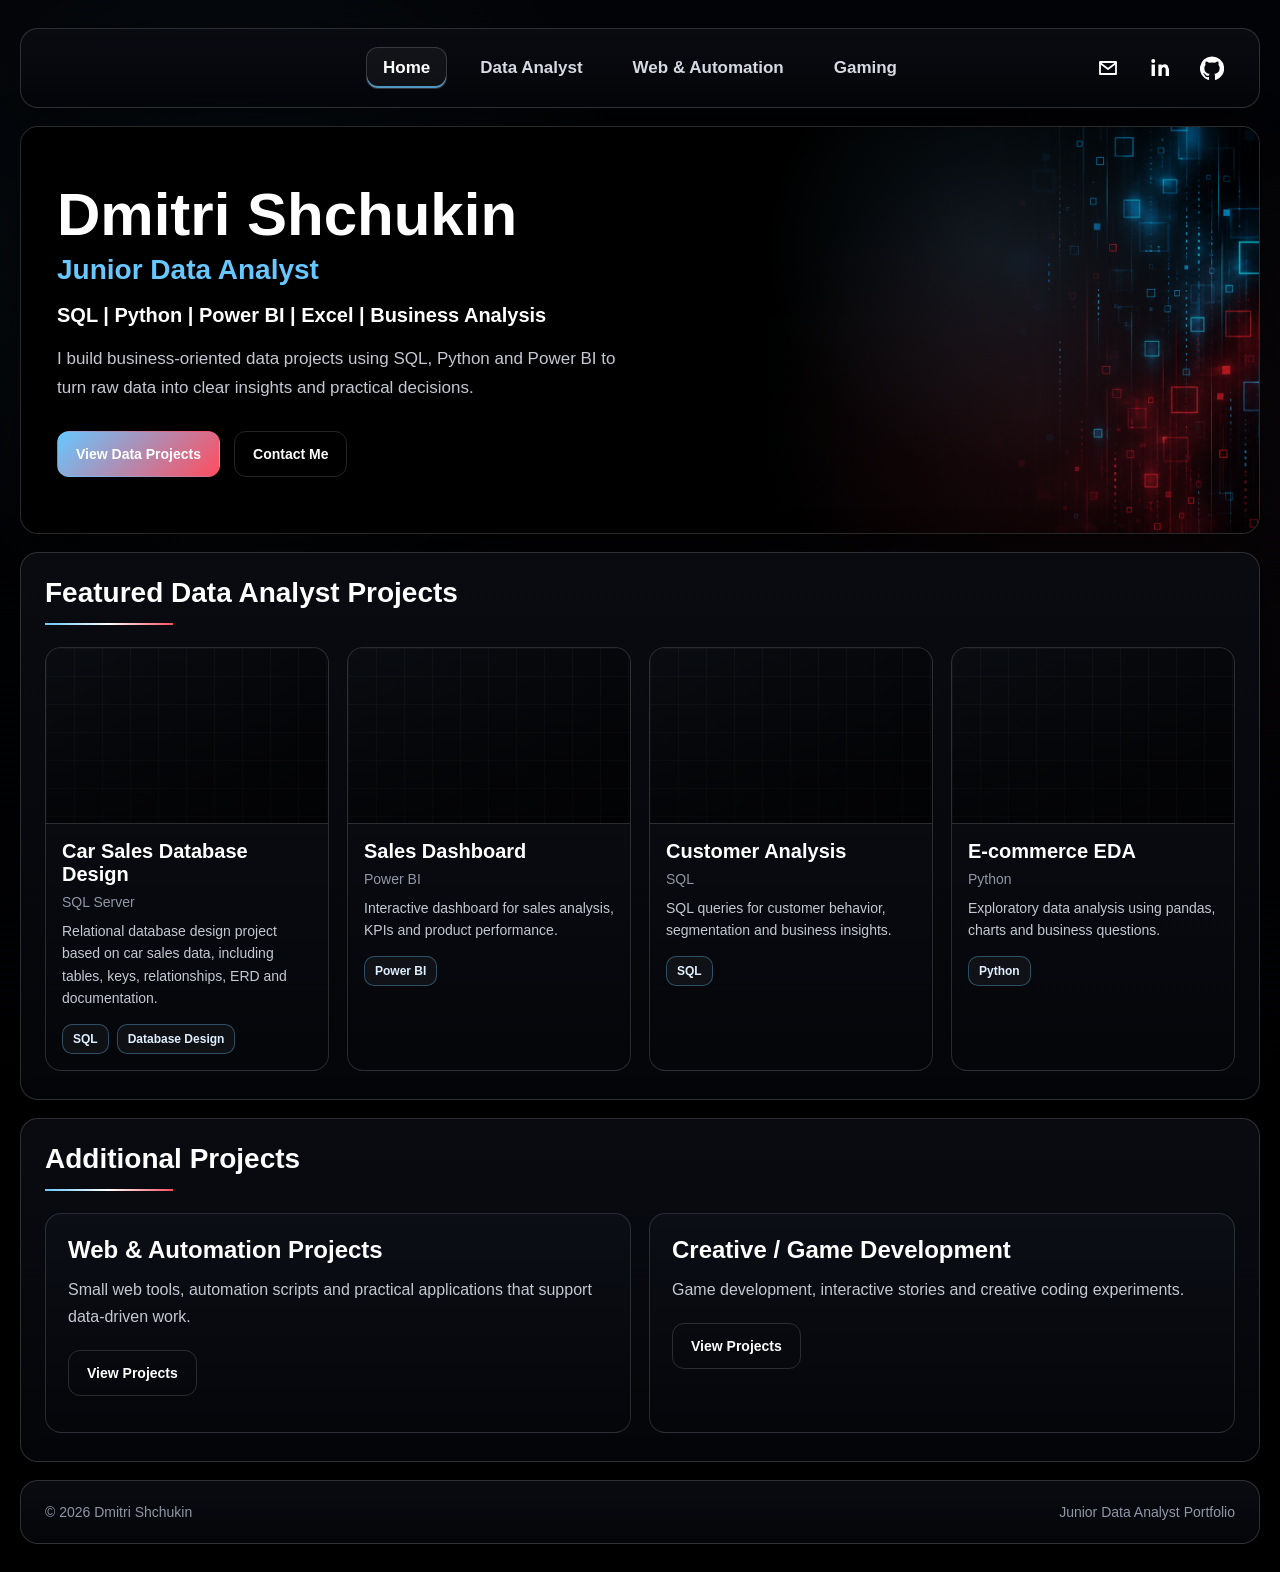
==== index.html @ 664bffb5 "Update index.html" ====
<!DOCTYPE html>
<html lang="en">
<head>
  <meta charset="UTF-8" />
  <meta name="viewport" content="width=device-width, initial-scale=1.0" />
  <title>Dmitri Shchukin | Junior Data Analyst Portfolio</title>
  <link rel="stylesheet" href="css/style.css?v=12" />
</head>
<body>

  <div class="page-shell">

    <header class="topbar panel">
      <nav class="nav" aria-label="Main navigation">
        <a class="active" href="index.html">Home</a>
        <a href="data-analyst.html">Data Analyst</a>
        <a href="fullstack.html">Web & Automation</a>
        <a href="gaming.html">Gaming</a>
      </nav>

      <div class="nav-icons">
        <a href="mailto:dimashukin7@gmail.com" aria-label="Email">
          <svg viewBox="0 0 24 24" width="24" height="24" fill="none" stroke="currentColor" stroke-width="1.8" stroke-linecap="round" stroke-linejoin="round">
            <path d="M4 6h16v12H4z"></path>
            <path d="M4 7l8 6 8-6"></path>
          </svg>
        </a>

        <a href="https://www.linkedin.com/in/dmitrishchukin/" target="_blank" rel="noopener noreferrer" aria-label="LinkedIn">
          <svg viewBox="0 0 24 24" width="24" height="24" fill="currentColor">
            <path d="M6.94 8.5H3.56V20h3.38V8.5zM5.25 3A2 2 0 1 0 5.25 7a2 2 0 0 0 0-4zM20.44 12.58c0-3.01-1.61-4.41-3.76-4.41-1.73 0-2.5.95-2.93 1.62V8.5h-3.38V20h3.38v-6.41c0-.34.02-.67.13-.91.27-.67.88-1.37 1.91-1.37 1.35 0 1.89 1.03 1.89 2.54V20H21v-7.42z"/>
          </svg>
        </a>

        <a href="https://github.com/Dimom73/Portfolio" target="_blank" rel="noopener noreferrer" aria-label="GitHub">
          <svg viewBox="0 0 24 24" width="24" height="24" fill="currentColor">
            <path d="M12 .5A12 12 0 0 0 8.2 23.9c.6.1.8-.3.8-.6v-2.2c-3.34.73-4.04-1.42-4.04-1.42-.55-1.38-1.34-1.74-1.34-1.74-1.1-.75.08-.74.08-.74 1.21.09 1.84 1.23 1.84 1.23 1.08 1.82 2.82 1.3 3.5.99.11-.77.42-1.29.77-1.59-2.67-.3-5.47-1.32-5.47-5.86 0-1.29.47-2.35 1.23-3.18-.12-.3-.53-1.51.12-3.15 0 0 1-.32 3.3 1.21a11.7 11.7 0 0 1 6 0c2.3-1.53 3.3-1.21 3.3-1.21.65 1.64.24 2.85.12 3.15.76.83 1.23 1.89 1.23 3.18 0 4.55-2.8 5.55-5.48 5.85.43.37.81 1.1.81 2.22v3.29c0 .33.21.72.82.6A12 12 0 0 0 12 .5z"/>
          </svg>
        </a>
      </div>
    </header>

    <main>

      <section class="hero panel">
        <div class="hero-content">
          <h1>Dmitri Shchukin</h1>
          <p class="subtitle">Junior Data Analyst</p>
          <p class="stack">SQL | Python | Power BI | Excel | Business Analysis</p>

          <p class="description">
            I build business-oriented data projects using SQL, Python and Power BI
            to turn raw data into clear insights and practical decisions.
          </p>

          <div class="hero-actions">
            <a class="btn btn-primary" href="data-analyst.html">View Data Projects</a>
            <a class="btn btn-secondary" href="mailto:dimashukin7@gmail.com">Contact Me</a>
          </div>
        </div>
      </section>

      <section class="section panel">
        <h2 class="section-title">Featured Data Analyst Projects</h2>

        <div class="cards-grid">

          <a class="card" href="project-car-sales-database.html">
            <div class="card-thumb"></div>
            <div class="card-body">
              <h3 class="card-title">Car Sales Database Design</h3>
              <p class="card-category">SQL Server</p>
              <p class="card-text">
                Relational database design project based on car sales data, including tables,
                keys, relationships, ERD and documentation.
              </p>
              <div class="tag-row">
                <span class="tag">SQL</span>
                <span class="tag">Database Design</span>
              </div>
            </div>
          </a>

          <a class="card" href="project-template.html">
            <div class="card-thumb"></div>
            <div class="card-body">
              <h3 class="card-title">Sales Dashboard</h3>
              <p class="card-category">Power BI</p>
              <p class="card-text">
                Interactive dashboard for sales analysis, KPIs and product performance.
              </p>
              <div class="tag-row">
                <span class="tag">Power BI</span>
              </div>
            </div>
          </a>

          <a class="card" href="project-template.html">
            <div class="card-thumb"></div>
            <div class="card-body">
              <h3 class="card-title">Customer Analysis</h3>
              <p class="card-category">SQL</p>
              <p class="card-text">
                SQL queries for customer behavior, segmentation and business insights.
              </p>
              <div class="tag-row">
                <span class="tag">SQL</span>
              </div>
            </div>
          </a>

          <a class="card" href="project-template.html">
            <div class="card-thumb"></div>
            <div class="card-body">
              <h3 class="card-title">E-commerce EDA</h3>
              <p class="card-category">Python</p>
              <p class="card-text">
                Exploratory data analysis using pandas, charts and business questions.
              </p>
              <div class="tag-row">
                <span class="tag">Python</span>
              </div>
            </div>
          </a>

        </div>
      </section>

      <section class="section panel">
        <h2 class="section-title">Additional Projects</h2>

        <div class="two-grid">

          <a class="info-card" href="fullstack.html">
            <h3>Web & Automation Projects</h3>
            <p>
              Small web tools, automation scripts and practical applications
              that support data-driven work.
            </p>
            <span class="btn btn-secondary">View Projects</span>
          </a>

          <a class="info-card" href="gaming.html">
            <h3>Creative / Game Development</h3>
            <p>
              Game development, interactive stories and creative coding experiments.
            </p>
            <span class="btn btn-secondary">View Projects</span>
          </a>

        </div>
      </section>

    </main>

    <footer class="footer panel">
      <span>© 2026 Dmitri Shchukin</span>
      <span class="footer-note">Junior Data Analyst Portfolio</span>
    </footer>

  </div>

</body>
</html>
---- css/style.css ----
* {
  box-sizing: border-box;
}

:root {
  --bg: #020306;
  --panel: rgba(7, 9, 15, 0.86);
  --panel-strong: rgba(6, 8, 13, 0.92);
  --border: rgba(255, 255, 255, 0.14);
  --border-strong: rgba(255, 255, 255, 0.34);
  --text: #ffffff;
  --muted: #c4c8d2;
  --muted-soft: #8f96a6;
  --accent-blue: #67c7ff;
  --accent-red: #ff4d5f;
  --shadow: 0 18px 55px rgba(0, 0, 0, 0.46);
  --radius: 18px;
  --max-width: 1480px;
}

html {
  scroll-behavior: smooth;
}

body {
  margin: 0;
  min-height: 100vh;
  font-family: Arial, sans-serif;
  color: var(--text);
  background:
    radial-gradient(circle at 18% 16%, rgba(103, 199, 255, 0.055), transparent 24%),
    radial-gradient(circle at 86% 30%, rgba(255, 77, 95, 0.045), transparent 26%),
    linear-gradient(180deg, #030407 0%, #000000 100%);
  overflow-x: hidden;
}

a {
  color: inherit;
  text-decoration: none;
}

img {
  max-width: 100%;
  display: block;
}

.page-shell {
  position: relative;
  z-index: 1;
  width: min(var(--max-width), calc(100% - 40px));
  margin: 28px auto;
}

.panel {
  background:
    linear-gradient(180deg, rgba(10, 12, 18, 0.92), rgba(5, 6, 10, 0.90));
  border: 1px solid rgba(255, 255, 255, 0.16);
  border-radius: var(--radius);
  box-shadow: var(--shadow);
  backdrop-filter: blur(12px);
}

/* Header */

.topbar {
  position: relative;
  display: flex;
  justify-content: center;
  align-items: center;
  min-height: 78px;
  padding: 18px 32px;
  margin-bottom: 18px;
}

.nav {
  display: flex;
  align-items: center;
  justify-content: center;
  gap: 16px;
  flex-wrap: wrap;
}

.nav a {
  min-height: 42px;
  padding: 0 16px;
  display: inline-flex;
  align-items: center;
  border-radius: 12px;
  font-size: 17px;
  font-weight: 600;
  color: #d6d9e2;
  border: 1px solid transparent;
  transition: all 0.2s ease;
}

.nav a:hover,
.nav a.active {
  color: #ffffff;
  border-color: rgba(255, 255, 255, 0.16);
  background: rgba(255, 255, 255, 0.045);
}

.nav a.active {
  box-shadow: inset 0 -2px 0 rgba(103, 199, 255, 0.75);
}

.nav-icons {
  display: flex;
  gap: 14px;
  align-items: center;
}

.topbar .nav-icons {
  position: absolute;
  right: 28px;
}

.nav-icons a {
  width: 38px;
  height: 38px;
  display: inline-flex;
  justify-content: center;
  align-items: center;
  border-radius: 11px;
  border: 1px solid transparent;
  color: var(--text);
  transition: all 0.2s ease;
}

.nav-icons a:hover {
  border-color: rgba(103, 199, 255, 0.45);
  background: rgba(255, 255, 255, 0.055);
}

/* Hero */

.hero {
  min-height: 380px;
  padding: 56px 36px;
  margin-bottom: 18px;
  position: relative;
  overflow: hidden;
  display: flex;
  align-items: center;
  background:
    linear-gradient(
      90deg,
      rgba(0, 0, 0, 1) 0%,
      rgba(0, 0, 0, 0.99) 40%,
      rgba(0, 0, 0, 0.94) 53%,
      rgba(0, 0, 0, 0.72) 68%,
      rgba(0, 0, 0, 0.40) 100%
    ),
    #020306;
}

.hero::before {
  content: "";
  position: absolute;
  top: 0;
  right: 0;
  width: 52%;
  height: 100%;
  pointer-events: none;
  background:
    linear-gradient(
      90deg,
      rgba(0, 0, 0, 0.92) 0%,
      rgba(0, 0, 0, 0.56) 18%,
      rgba(0, 0, 0, 0.14) 42%,
      rgba(0, 0, 0, 0.00) 100%
    ),
    url("../images/bg-tech.png") center center / cover no-repeat;
  opacity: 0.72;
  animation: heroBackgroundFloat 14s ease-in-out infinite;
}

.hero::after {
  content: "";
  position: absolute;
  inset: 0;
  pointer-events: none;
  background:
    radial-gradient(circle at 78% 30%, rgba(103, 199, 255, 0.10), transparent 22%),
    radial-gradient(circle at 82% 72%, rgba(255, 77, 95, 0.10), transparent 26%),
    linear-gradient(
      90deg,
      rgba(0, 0, 0, 0.14) 0%,
      rgba(0, 0, 0, 0.10) 52%,
      rgba(0, 0, 0, 0.02) 76%,
      transparent 100%
    );
}

@keyframes heroBackgroundFloat {
  0% {
    transform: translate3d(0, 0, 0) scale(1.04);
  }

  50% {
    transform: translate3d(-10px, -6px, 0) scale(1.07);
  }

  100% {
    transform: translate3d(0, 0, 0) scale(1.04);
  }
}

.hero-content {
  position: relative;
  z-index: 2;
  max-width: 620px;
}

.hero h1 {
  margin: 0 0 8px;
  font-size: 60px;
  line-height: 1.05;
  font-weight: 700;
}

.hero .subtitle {
  margin: 0 0 18px;
  font-size: 28px;
  font-weight: 700;
  color: var(--accent-blue);
}

.hero .stack {
  margin: 0 0 18px;
  font-size: 20px;
  font-weight: 700;
  color: var(--text);
}

.hero .description {
  margin: 0 0 28px;
  color: var(--muted);
  font-size: 17px;
  line-height: 1.7;
  max-width: 560px;
}

.hero-actions {
  display: flex;
  gap: 14px;
  flex-wrap: wrap;
}

/* Buttons */

.btn {
  display: inline-flex;
  align-items: center;
  justify-content: center;
  min-height: 46px;
  padding: 0 18px;
  border-radius: 12px;
  font-size: 14px;
  font-weight: 600;
  border: 1px solid var(--border);
  transition: all 0.2s ease;
  cursor: pointer;
}

.btn-primary {
  background: linear-gradient(135deg, var(--accent-blue), var(--accent-red));
  border-color: transparent;
  color: #ffffff;
}

.btn-primary:hover {
  transform: translateY(-1px);
  box-shadow: 0 10px 28px rgba(255, 77, 95, 0.22);
}

.btn-secondary {
  background: transparent;
  color: var(--text);
}

.btn-secondary:hover {
  border-color: rgba(103, 199, 255, 0.42);
  background: rgba(255, 255, 255, 0.055);
}

/* Sections */

.section {
  padding: 24px 24px 28px;
  margin-bottom: 18px;
}

.section-title {
  position: relative;
  margin: 0 0 22px;
  padding-bottom: 16px;
  font-size: 28px;
  font-weight: 700;
}

.section-title::after {
  content: "";
  position: absolute;
  left: 0;
  bottom: 0;
  width: 128px;
  height: 2px;
  background: linear-gradient(90deg, var(--accent-blue), #ffffff, var(--accent-red));
}

/* Project cards */

.cards-grid {
  display: grid;
  grid-template-columns: repeat(4, 1fr);
  gap: 18px;
}

.card {
  background:
    linear-gradient(180deg, rgba(12, 15, 23, 0.94), rgba(5, 6, 10, 0.96));
  border: 1px solid var(--border);
  border-radius: 16px;
  overflow: hidden;
  transition: all 0.2s ease;
}

.card:hover {
  transform: translateY(-4px);
  border-color: rgba(255, 255, 255, 0.34);
}

.card-thumb {
  aspect-ratio: 16 / 10;
  border-bottom: 1px solid var(--border);
  background:
    linear-gradient(rgba(0, 0, 0, 0.42), rgba(0, 0, 0, 0.70)),
    linear-gradient(rgba(255, 255, 255, 0.055) 1px, transparent 1px),
    linear-gradient(90deg, rgba(255, 255, 255, 0.055) 1px, transparent 1px),
    linear-gradient(135deg, #11151e, #06070b);
  background-size: auto, 28px 28px, 28px 28px, auto;
}

.card-body {
  padding: 16px;
}

.card-title {
  margin: 0 0 8px;
  font-size: 20px;
  font-weight: 700;
}

.card-category {
  margin: 0 0 10px;
  color: var(--muted-soft);
  font-size: 14px;
}

.card-text {
  margin: 0 0 14px;
  color: var(--muted);
  font-size: 14px;
  line-height: 1.6;
}

.tag-row {
  display: flex;
  gap: 8px;
  flex-wrap: wrap;
}

.tag {
  display: inline-flex;
  align-items: center;
  min-height: 30px;
  padding: 0 10px;
  border-radius: 10px;
  background: rgba(255, 255, 255, 0.045);
  border: 1px solid rgba(103, 199, 255, 0.34);
  color: #dfeeff;
  font-size: 12px;
  font-weight: 600;
}

/* Additional projects */

.two-grid {
  display: grid;
  grid-template-columns: repeat(2, 1fr);
  gap: 18px;
}

.info-card {
  min-height: 220px;
  padding: 22px;
  background:
    linear-gradient(180deg, rgba(12, 15, 23, 0.94), rgba(5, 6, 10, 0.96));
  border: 1px solid var(--border);
  border-radius: 16px;
  transition: all 0.2s ease;
}

.info-card:hover {
  transform: translateY(-4px);
  border-color: rgba(255, 255, 255, 0.34);
}

.info-card h3 {
  margin: 0 0 12px;
  font-size: 24px;
}

.info-card p {
  margin: 0 0 20px;
  color: var(--muted);
  line-height: 1.7;
}

/* Footer */

.footer {
  min-height: 64px;
  padding: 16px 24px;
  display: flex;
  justify-content: space-between;
  align-items: center;
  color: var(--muted-soft);
  font-size: 14px;
}

.footer-note {
  color: var(--muted-soft);
}

/* Shared pages later */

.filters {
  display: flex;
  gap: 10px;
  flex-wrap: wrap;
  margin-bottom: 20px;
}

.filter-btn {
  min-height: 36px;
  padding: 0 14px;
  border-radius: 10px;
  border: 1px solid var(--border);
  background: transparent;
  color: var(--muted);
  font-size: 13px;
}

.filter-btn.active {
  color: white;
  border-color: rgba(103, 199, 255, 0.34);
  background: rgba(255, 255, 255, 0.06);
}

.project-layout {
  display: grid;
  grid-template-columns: 1.1fr 1fr;
  gap: 24px;
  align-items: start;
}

.project-content,
.project-preview {
  padding: 24px;
}

.project-content h1 {
  margin: 0 0 10px;
  font-size: 42px;
}

.project-content .project-subtitle {
  margin: 0 0 16px;
  color: var(--muted-soft);
  font-size: 16px;
}

.project-content h3 {
  margin: 24px 0 12px;
  font-size: 22px;
}

.project-content p,
.project-content li {
  color: var(--muted);
  line-height: 1.7;
}

.project-preview-box {
  aspect-ratio: 4 / 3;
  border-radius: 16px;
  overflow: hidden;
  border: 1px solid var(--border);
  background: linear-gradient(135deg, #161a25, #0d1018);
  margin-bottom: 16px;
}

.project-actions {
  display: flex;
  gap: 14px;
  flex-wrap: wrap;
}

.back-link {
  display: inline-flex;
  margin-bottom: 20px;
  color: var(--accent-blue);
  font-size: 14px;
}

/* Responsive */

@media (max-width: 1180px) {
  .cards-grid {
    grid-template-columns: repeat(2, 1fr);
  }

  .project-layout {
    grid-template-columns: 1fr;
  }

  .hero::before {
    width: 48%;
    opacity: 0.55;
  }
}

@media (max-width: 900px) {
  .topbar {
    justify-content: flex-start;
    align-items: flex-start;
    flex-direction: column;
  }

  .topbar .nav-icons {
    position: static;
  }

  .nav {
    justify-content: flex-start;
  }

  .nav a {
    font-size: 15px;
    min-height: 38px;
    padding: 0 12px;
  }

  .hero {
    min-height: auto;
  }

  .hero::before {
    right: -12%;
    width: 58%;
    opacity: 0.30;
  }
}

@media (max-width: 760px) {
  .page-shell {
    width: min(var(--max-width), calc(100% - 24px));
    margin: 12px auto;
  }

  .topbar,
  .footer,
  .hero,
  .section {
    padding-left: 18px;
    padding-right: 18px;
  }

  .hero h1 {
    font-size: 40px;
  }

  .hero .subtitle {
    font-size: 22px;
  }

  .hero .stack {
    font-size: 17px;
  }

  .hero::before {
    right: -34%;
    width: 100%;
    opacity: 0.16;
  }

  .cards-grid,
  .two-grid {
    grid-template-columns: 1fr;
  }

  .footer {
    align-items: flex-start;
    flex-direction: column;
    gap: 8px;
  }
}
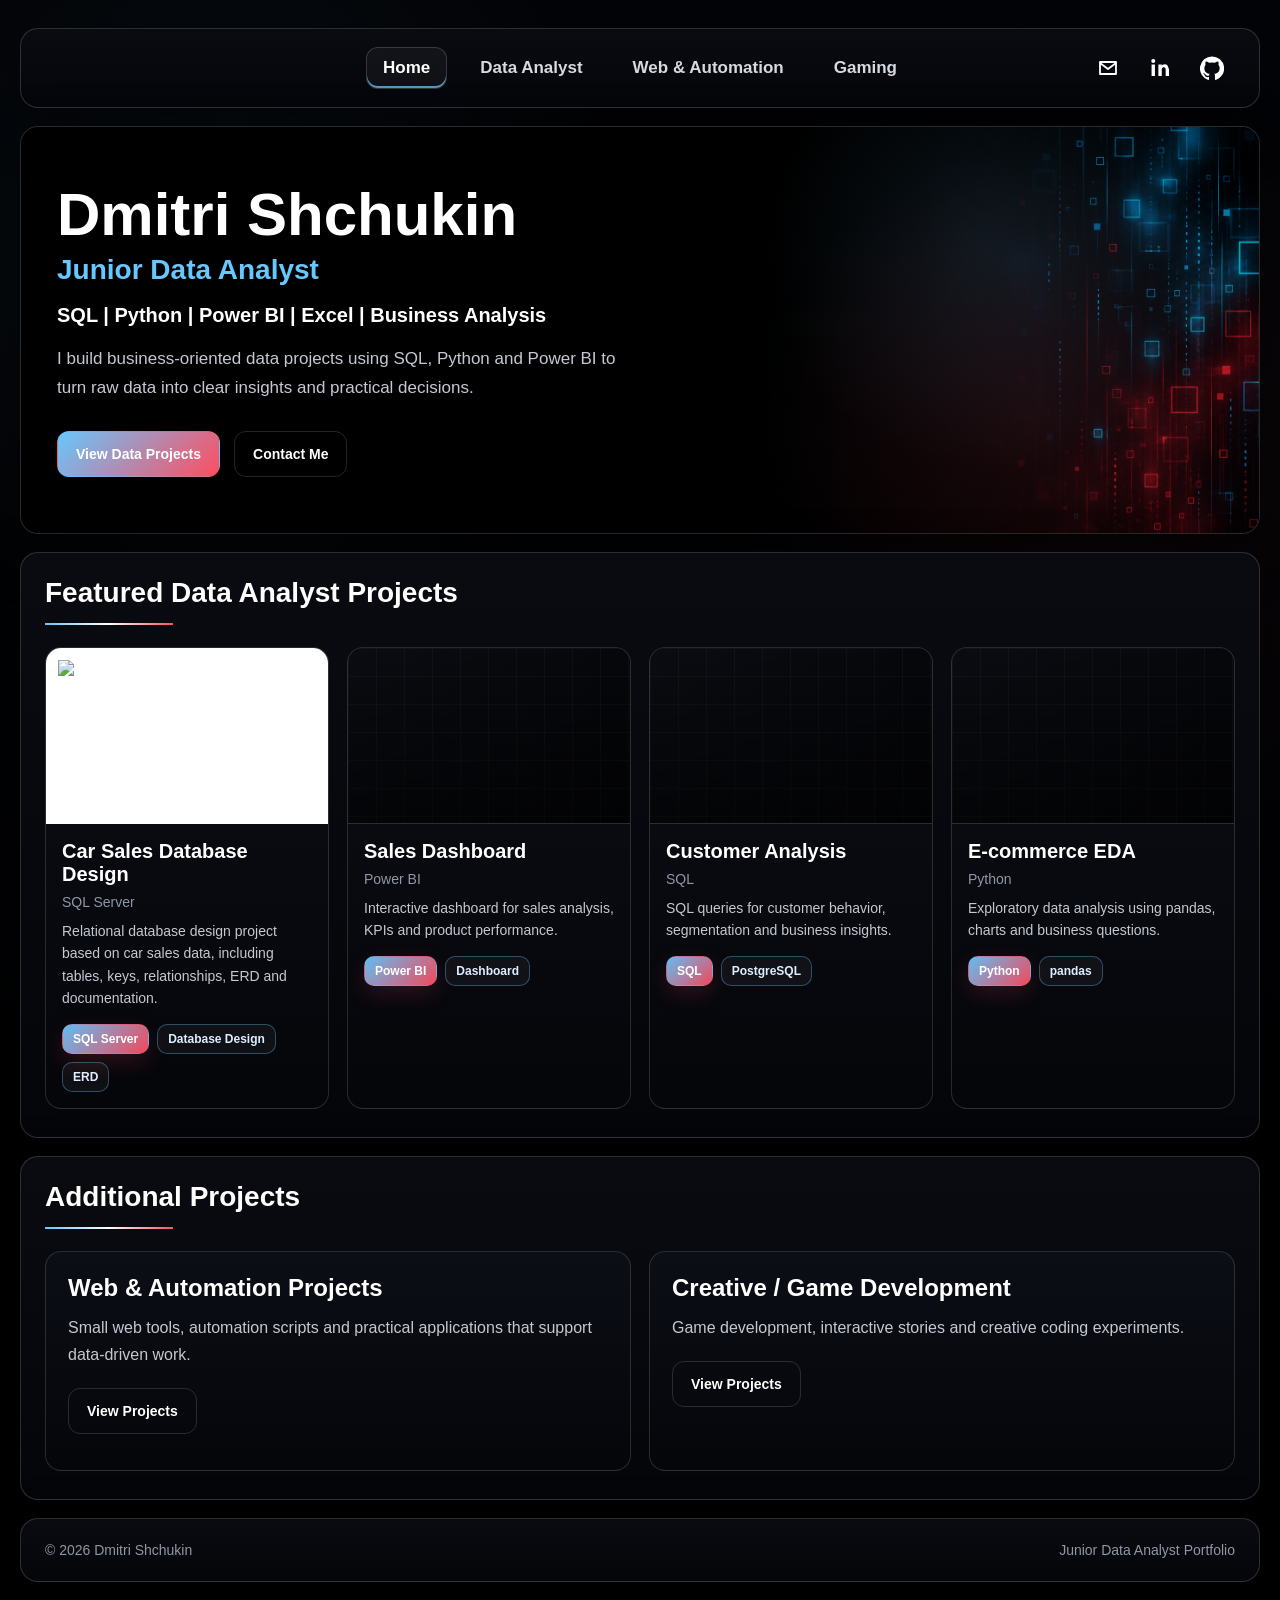
==== commit 9b2aca04: "Update index.html" ====
--- a/index.html
+++ b/index.html
@@ -4,7 +4,7 @@
   <meta charset="UTF-8" />
   <meta name="viewport" content="width=device-width, initial-scale=1.0" />
   <title>Dmitri Shchukin | Junior Data Analyst Portfolio</title>
-  <link rel="stylesheet" href="css/style.css?v=12" />
+  <link rel="stylesheet" href="css/style.css?v=13" />
 </head>
 <body>
 
@@ -66,7 +66,12 @@
         <div class="cards-grid">
 
           <a class="card" href="project-car-sales-database.html">
-            <div class="card-thumb"></div>
+            <div class="card-thumb card-thumb-image">
+              <img
+                src="https://raw.githubusercontent.com/Dimom73/Car-Sales-Database-Design/main/database_diagram.png"
+                alt="Entity relationship diagram for the Car Sales Database Design project"
+              />
+            </div>
             <div class="card-body">
               <h3 class="card-title">Car Sales Database Design</h3>
               <p class="card-category">SQL Server</p>
@@ -75,8 +80,9 @@
                 keys, relationships, ERD and documentation.
               </p>
               <div class="tag-row">
-                <span class="tag">SQL</span>
-                <span class="tag">Database Design</span>
+                <span class="tag tag-primary">SQL Server</span>
+                <span class="tag tag-secondary">Database Design</span>
+                <span class="tag tag-secondary">ERD</span>
               </div>
             </div>
           </a>
@@ -90,7 +96,8 @@
                 Interactive dashboard for sales analysis, KPIs and product performance.
               </p>
               <div class="tag-row">
-                <span class="tag">Power BI</span>
+                <span class="tag tag-primary">Power BI</span>
+                <span class="tag tag-secondary">Dashboard</span>
               </div>
             </div>
           </a>
@@ -104,7 +111,8 @@
                 SQL queries for customer behavior, segmentation and business insights.
               </p>
               <div class="tag-row">
-                <span class="tag">SQL</span>
+                <span class="tag tag-primary">SQL</span>
+                <span class="tag tag-secondary">PostgreSQL</span>
               </div>
             </div>
           </a>
@@ -118,7 +126,8 @@
                 Exploratory data analysis using pandas, charts and business questions.
               </p>
               <div class="tag-row">
-                <span class="tag">Python</span>
+                <span class="tag tag-primary">Python</span>
+                <span class="tag tag-secondary">pandas</span>
               </div>
             </div>
           </a>
--- a/css/style.css
+++ b/css/style.css
@@ -342,6 +342,20 @@
   background-size: auto, 28px 28px, 28px 28px, auto;
 }
 
+.card-thumb-image {
+  display: flex;
+  align-items: center;
+  justify-content: center;
+  padding: 12px;
+  background: #ffffff;
+}
+
+.card-thumb-image img {
+  width: 100%;
+  height: 100%;
+  object-fit: contain;
+}
+
 .card-body {
   padding: 16px;
 }
@@ -384,6 +398,19 @@
   font-weight: 600;
 }
 
+.tag-primary {
+  background: linear-gradient(135deg, rgba(103, 199, 255, 0.95), rgba(255, 77, 95, 0.95));
+  border-color: transparent;
+  color: #ffffff;
+  box-shadow: 0 8px 22px rgba(255, 77, 95, 0.16);
+}
+
+.tag-secondary {
+  background: rgba(255, 255, 255, 0.045);
+  border-color: rgba(103, 199, 255, 0.34);
+  color: #dfeeff;
+}
+
 /* Additional projects */
 
 .two-grid {
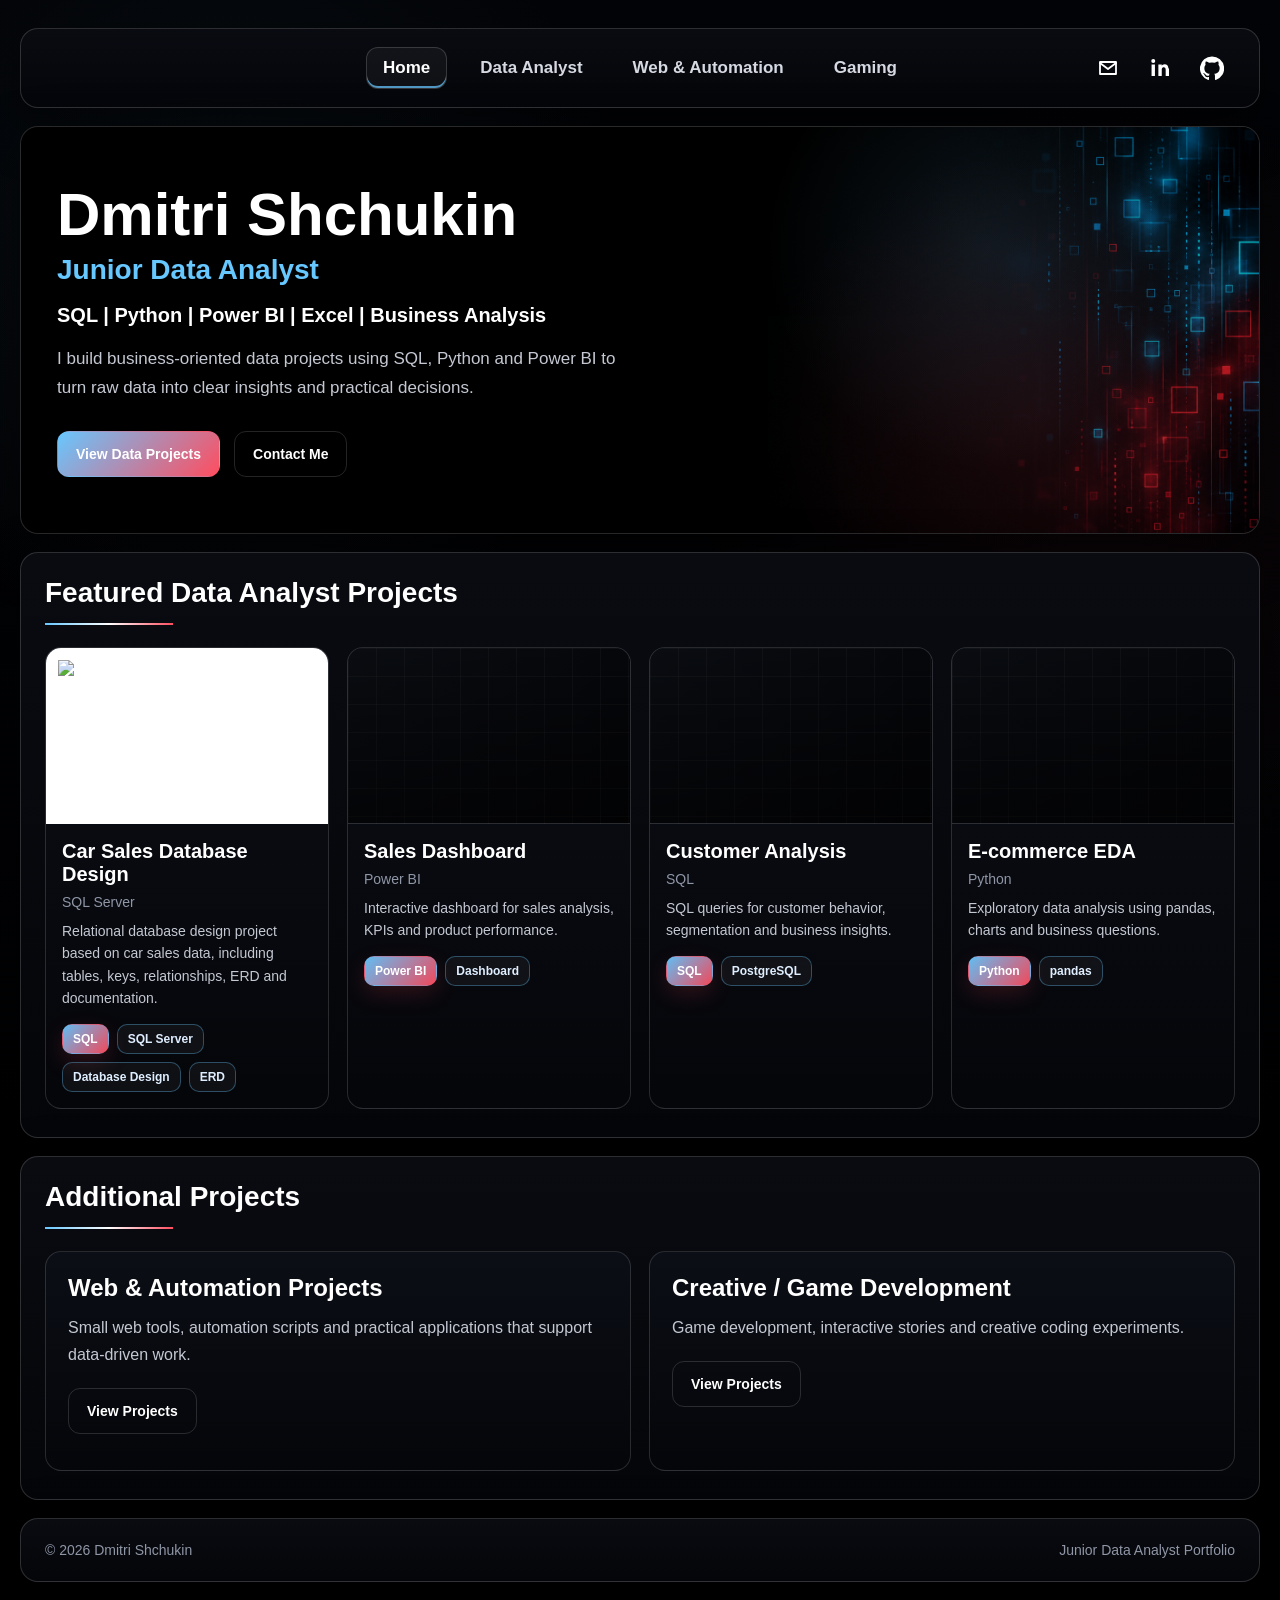
==== commit efd5cb91: "Update index.html" ====
--- a/index.html
+++ b/index.html
@@ -80,7 +80,8 @@
                 keys, relationships, ERD and documentation.
               </p>
               <div class="tag-row">
-                <span class="tag tag-primary">SQL Server</span>
+                <span class="tag tag-primary">SQL</span>
+                <span class="tag tag-secondary">SQL Server</span>
                 <span class="tag tag-secondary">Database Design</span>
                 <span class="tag tag-secondary">ERD</span>
               </div>
--- a/css/style.css
+++ b/css/style.css
@@ -478,12 +478,22 @@
   background: transparent;
   color: var(--muted);
   font-size: 13px;
+  font-weight: 600;
+  cursor: pointer;
+  transition: all 0.2s ease;
+}
+
+.filter-btn:hover {
+  color: #ffffff;
+  border-color: rgba(103, 199, 255, 0.42);
+  background: rgba(255, 255, 255, 0.055);
 }
 
 .filter-btn.active {
-  color: white;
-  border-color: rgba(103, 199, 255, 0.34);
-  background: rgba(255, 255, 255, 0.06);
+  color: #ffffff;
+  border-color: transparent;
+  background: linear-gradient(135deg, var(--accent-blue), var(--accent-red));
+  box-shadow: 0 8px 22px rgba(255, 77, 95, 0.16);
 }
 
 .project-layout {
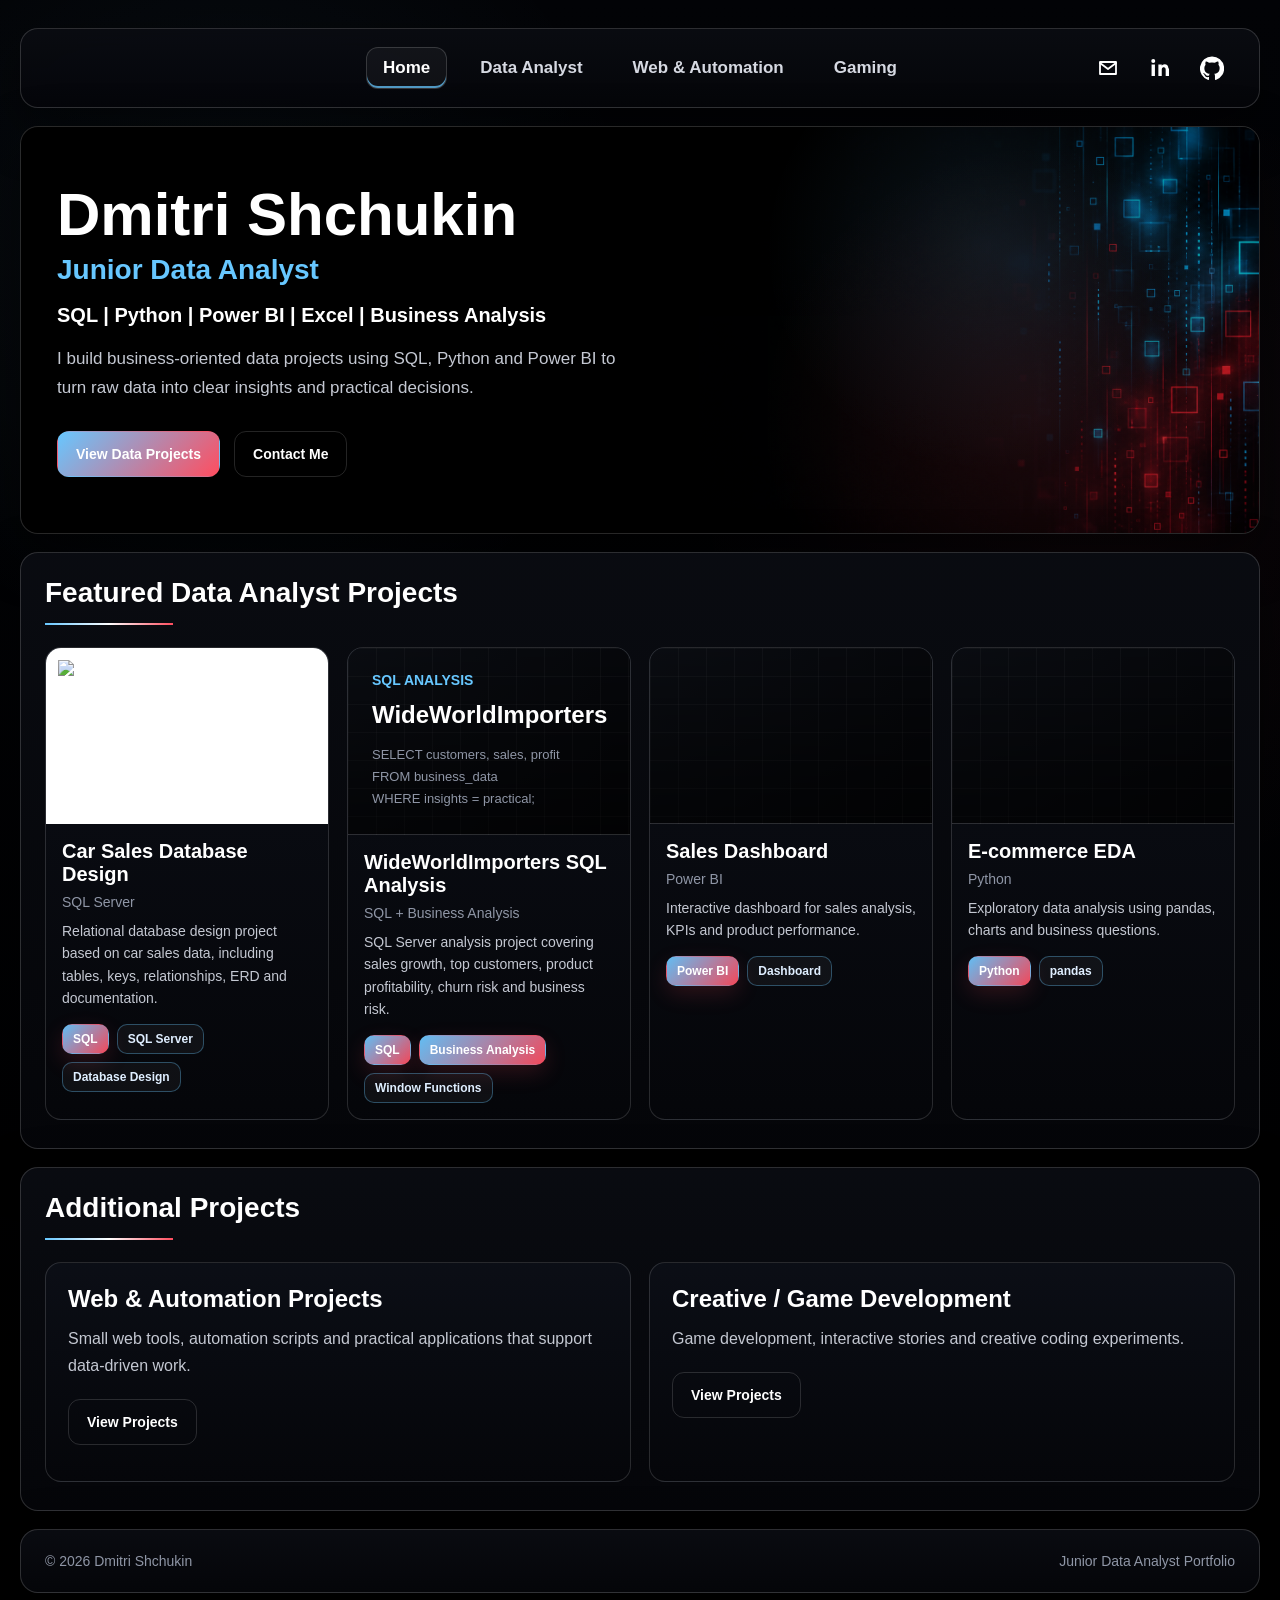
==== commit 3cd04132: "Update index.html" ====
--- a/index.html
+++ b/index.html
@@ -83,7 +83,37 @@
                 <span class="tag tag-primary">SQL</span>
                 <span class="tag tag-secondary">SQL Server</span>
                 <span class="tag tag-secondary">Database Design</span>
-                <span class="tag tag-secondary">ERD</span>
+              </div>
+            </div>
+          </a>
+
+          <a class="card" href="project-wideworldimporters-sql-analysis.html">
+            <div class="card-thumb" style="display: flex; align-items: center; justify-content: center; padding: 24px;">
+              <div style="width: 100%;">
+                <div style="color: #67c7ff; font-size: 14px; font-weight: 700; margin-bottom: 12px;">
+                  SQL ANALYSIS
+                </div>
+                <div style="font-size: 24px; font-weight: 700; line-height: 1.25; margin-bottom: 14px;">
+                  WideWorldImporters
+                </div>
+                <div style="color: #8f96a6; font-size: 13px; line-height: 1.7;">
+                  SELECT customers, sales, profit<br />
+                  FROM business_data<br />
+                  WHERE insights = practical;
+                </div>
+              </div>
+            </div>
+            <div class="card-body">
+              <h3 class="card-title">WideWorldImporters SQL Analysis</h3>
+              <p class="card-category">SQL + Business Analysis</p>
+              <p class="card-text">
+                SQL Server analysis project covering sales growth, top customers,
+                product profitability, churn risk and business risk.
+              </p>
+              <div class="tag-row">
+                <span class="tag tag-primary">SQL</span>
+                <span class="tag tag-primary">Business Analysis</span>
+                <span class="tag tag-secondary">Window Functions</span>
               </div>
             </div>
           </a>
@@ -99,21 +129,6 @@
               <div class="tag-row">
                 <span class="tag tag-primary">Power BI</span>
                 <span class="tag tag-secondary">Dashboard</span>
-              </div>
-            </div>
-          </a>
-
-          <a class="card" href="project-template.html">
-            <div class="card-thumb"></div>
-            <div class="card-body">
-              <h3 class="card-title">Customer Analysis</h3>
-              <p class="card-category">SQL</p>
-              <p class="card-text">
-                SQL queries for customer behavior, segmentation and business insights.
-              </p>
-              <div class="tag-row">
-                <span class="tag tag-primary">SQL</span>
-                <span class="tag tag-secondary">PostgreSQL</span>
               </div>
             </div>
           </a>
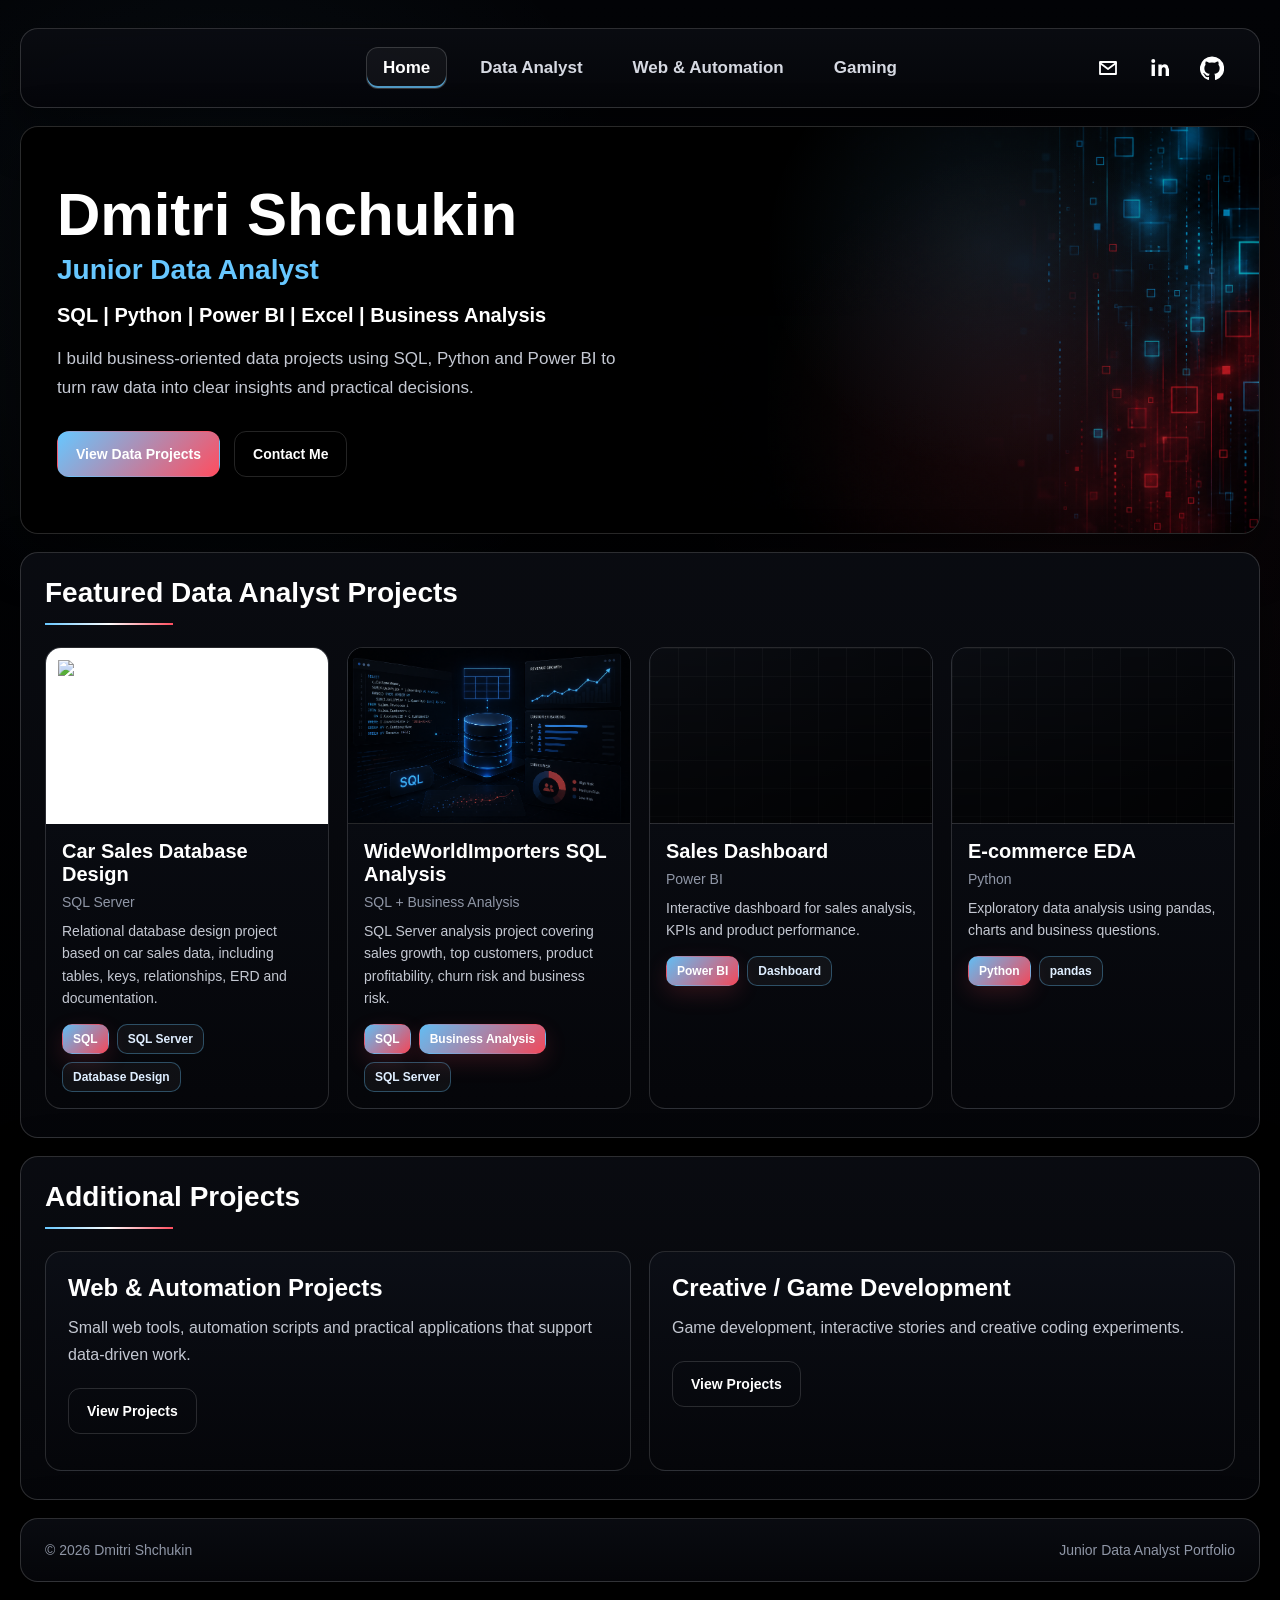
==== commit ed4db69a: "Update index.html" ====
--- a/index.html
+++ b/index.html
@@ -4,7 +4,7 @@
   <meta charset="UTF-8" />
   <meta name="viewport" content="width=device-width, initial-scale=1.0" />
   <title>Dmitri Shchukin | Junior Data Analyst Portfolio</title>
-  <link rel="stylesheet" href="css/style.css?v=13" />
+  <link rel="stylesheet" href="css/style.css?v=14" />
 </head>
 <body>
 
@@ -66,10 +66,11 @@
         <div class="cards-grid">
 
           <a class="card" href="project-car-sales-database.html">
-            <div class="card-thumb card-thumb-image">
+            <div class="card-thumb" style="display: flex; align-items: center; justify-content: center; padding: 12px; background: #ffffff;">
               <img
                 src="https://raw.githubusercontent.com/Dimom73/Car-Sales-Database-Design/main/database_diagram.png"
                 alt="Entity relationship diagram for the Car Sales Database Design project"
+                style="width: 100%; height: 100%; object-fit: contain;"
               />
             </div>
             <div class="card-body">
@@ -88,20 +89,12 @@
           </a>
 
           <a class="card" href="project-wideworldimporters-sql-analysis.html">
-            <div class="card-thumb" style="display: flex; align-items: center; justify-content: center; padding: 24px;">
-              <div style="width: 100%;">
-                <div style="color: #67c7ff; font-size: 14px; font-weight: 700; margin-bottom: 12px;">
-                  SQL ANALYSIS
-                </div>
-                <div style="font-size: 24px; font-weight: 700; line-height: 1.25; margin-bottom: 14px;">
-                  WideWorldImporters
-                </div>
-                <div style="color: #8f96a6; font-size: 13px; line-height: 1.7;">
-                  SELECT customers, sales, profit<br />
-                  FROM business_data<br />
-                  WHERE insights = practical;
-                </div>
-              </div>
+            <div class="card-thumb" style="background: #020306; overflow: hidden;">
+              <img
+                src="images/wideworldimporters-sql-analysis.png"
+                alt="SQL data analysis dashboard illustration for the WideWorldImporters project"
+                style="width: 100%; height: 100%; object-fit: cover;"
+              />
             </div>
             <div class="card-body">
               <h3 class="card-title">WideWorldImporters SQL Analysis</h3>
@@ -113,7 +106,7 @@
               <div class="tag-row">
                 <span class="tag tag-primary">SQL</span>
                 <span class="tag tag-primary">Business Analysis</span>
-                <span class="tag tag-secondary">Window Functions</span>
+                <span class="tag tag-secondary">SQL Server</span>
               </div>
             </div>
           </a>
--- a/css/style.css
+++ b/css/style.css
@@ -356,6 +356,17 @@
   object-fit: contain;
 }
 
+.card-thumb-cover {
+  background: #020306;
+  overflow: hidden;
+}
+
+.card-thumb-cover img {
+  width: 100%;
+  height: 100%;
+  object-fit: cover;
+}
+
 .card-body {
   padding: 16px;
 }
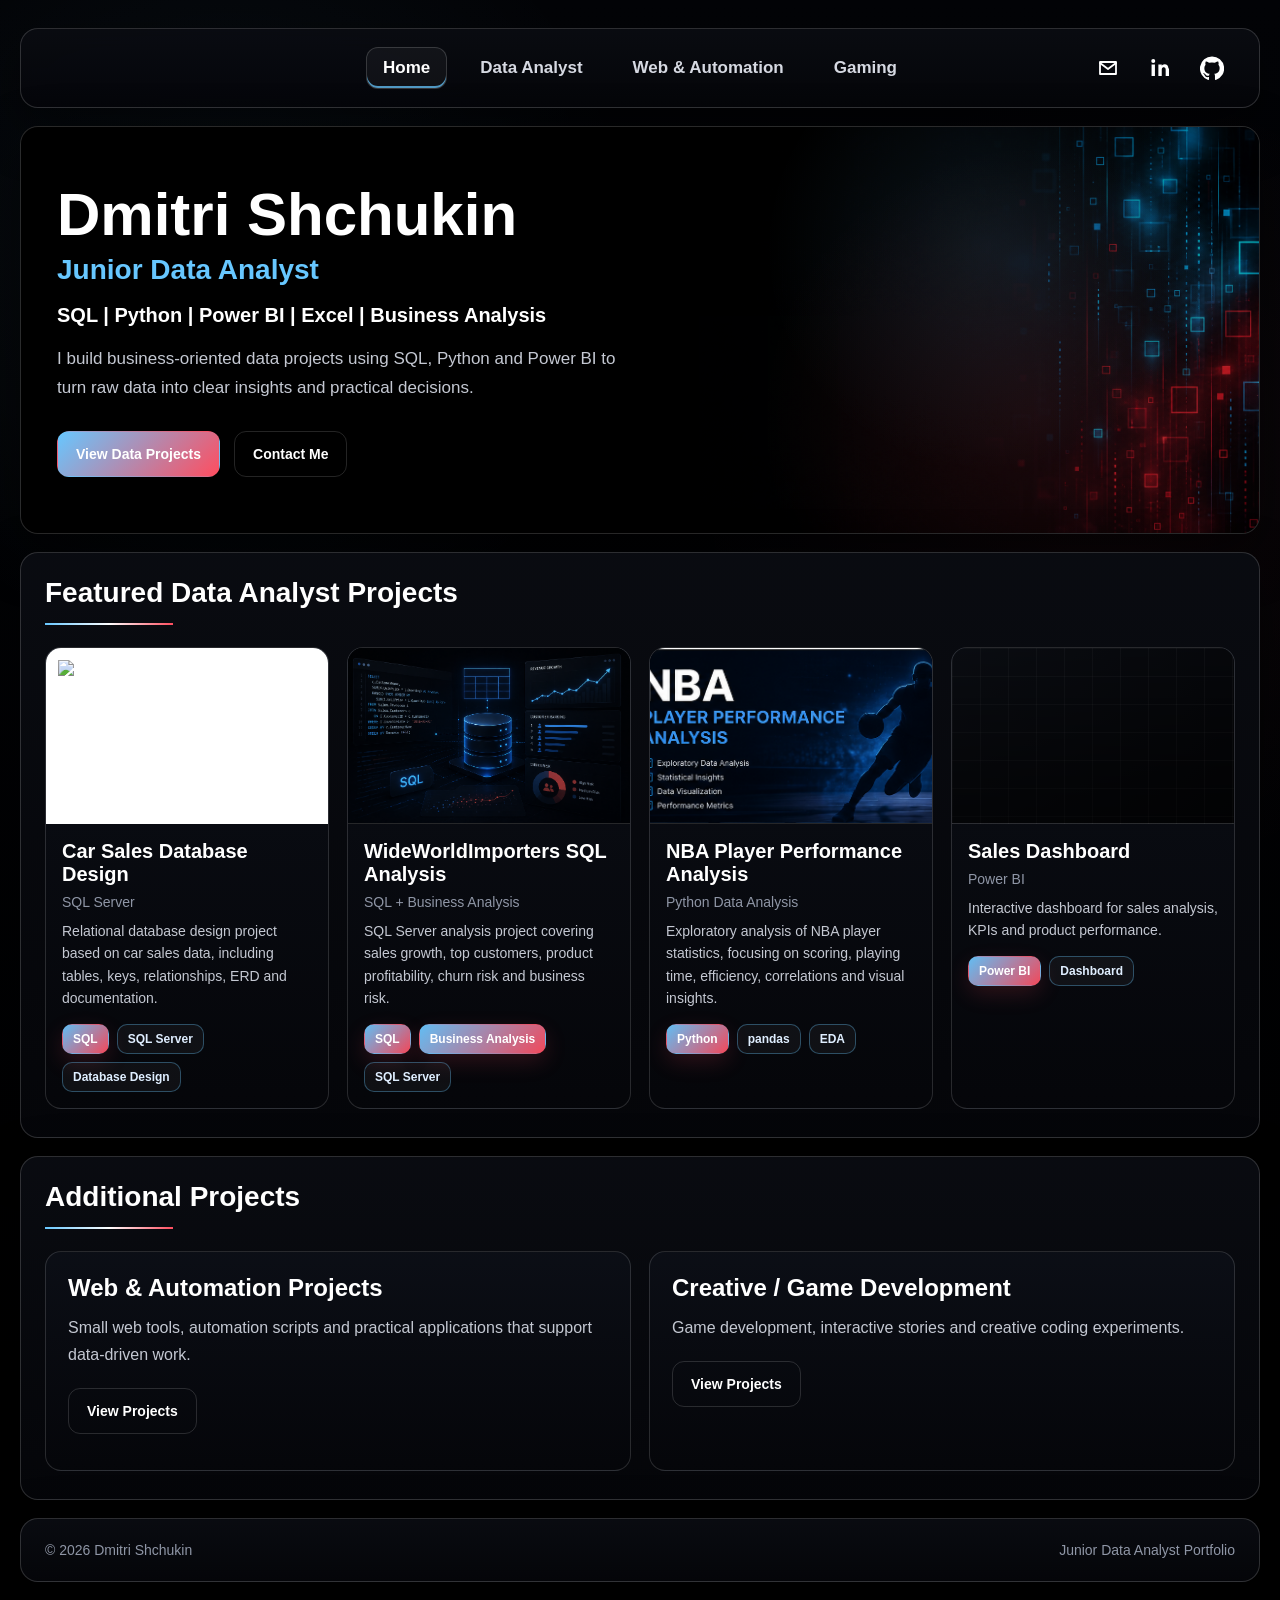
==== commit e571f9c0: "Update index.html" ====
--- a/index.html
+++ b/index.html
@@ -4,7 +4,7 @@
   <meta charset="UTF-8" />
   <meta name="viewport" content="width=device-width, initial-scale=1.0" />
   <title>Dmitri Shchukin | Junior Data Analyst Portfolio</title>
-  <link rel="stylesheet" href="css/style.css?v=14" />
+  <link rel="stylesheet" href="css/style.css?v=15" />
 </head>
 <body>
 
@@ -111,6 +111,29 @@
             </div>
           </a>
 
+          <a class="card" href="project-nba-player-performance-analysis.html">
+            <div class="card-thumb" style="background: #020306; overflow: hidden;">
+              <img
+                src="images/nba-player-performance-analysis.png"
+                alt="NBA player performance analysis dashboard illustration"
+                style="width: 100%; height: 100%; object-fit: cover;"
+              />
+            </div>
+            <div class="card-body">
+              <h3 class="card-title">NBA Player Performance Analysis</h3>
+              <p class="card-category">Python Data Analysis</p>
+              <p class="card-text">
+                Exploratory analysis of NBA player statistics, focusing on scoring,
+                playing time, efficiency, correlations and visual insights.
+              </p>
+              <div class="tag-row">
+                <span class="tag tag-primary">Python</span>
+                <span class="tag tag-secondary">pandas</span>
+                <span class="tag tag-secondary">EDA</span>
+              </div>
+            </div>
+          </a>
+
           <a class="card" href="project-template.html">
             <div class="card-thumb"></div>
             <div class="card-body">
@@ -122,21 +145,6 @@
               <div class="tag-row">
                 <span class="tag tag-primary">Power BI</span>
                 <span class="tag tag-secondary">Dashboard</span>
-              </div>
-            </div>
-          </a>
-
-          <a class="card" href="project-template.html">
-            <div class="card-thumb"></div>
-            <div class="card-body">
-              <h3 class="card-title">E-commerce EDA</h3>
-              <p class="card-category">Python</p>
-              <p class="card-text">
-                Exploratory data analysis using pandas, charts and business questions.
-              </p>
-              <div class="tag-row">
-                <span class="tag tag-primary">Python</span>
-                <span class="tag tag-secondary">pandas</span>
               </div>
             </div>
           </a>
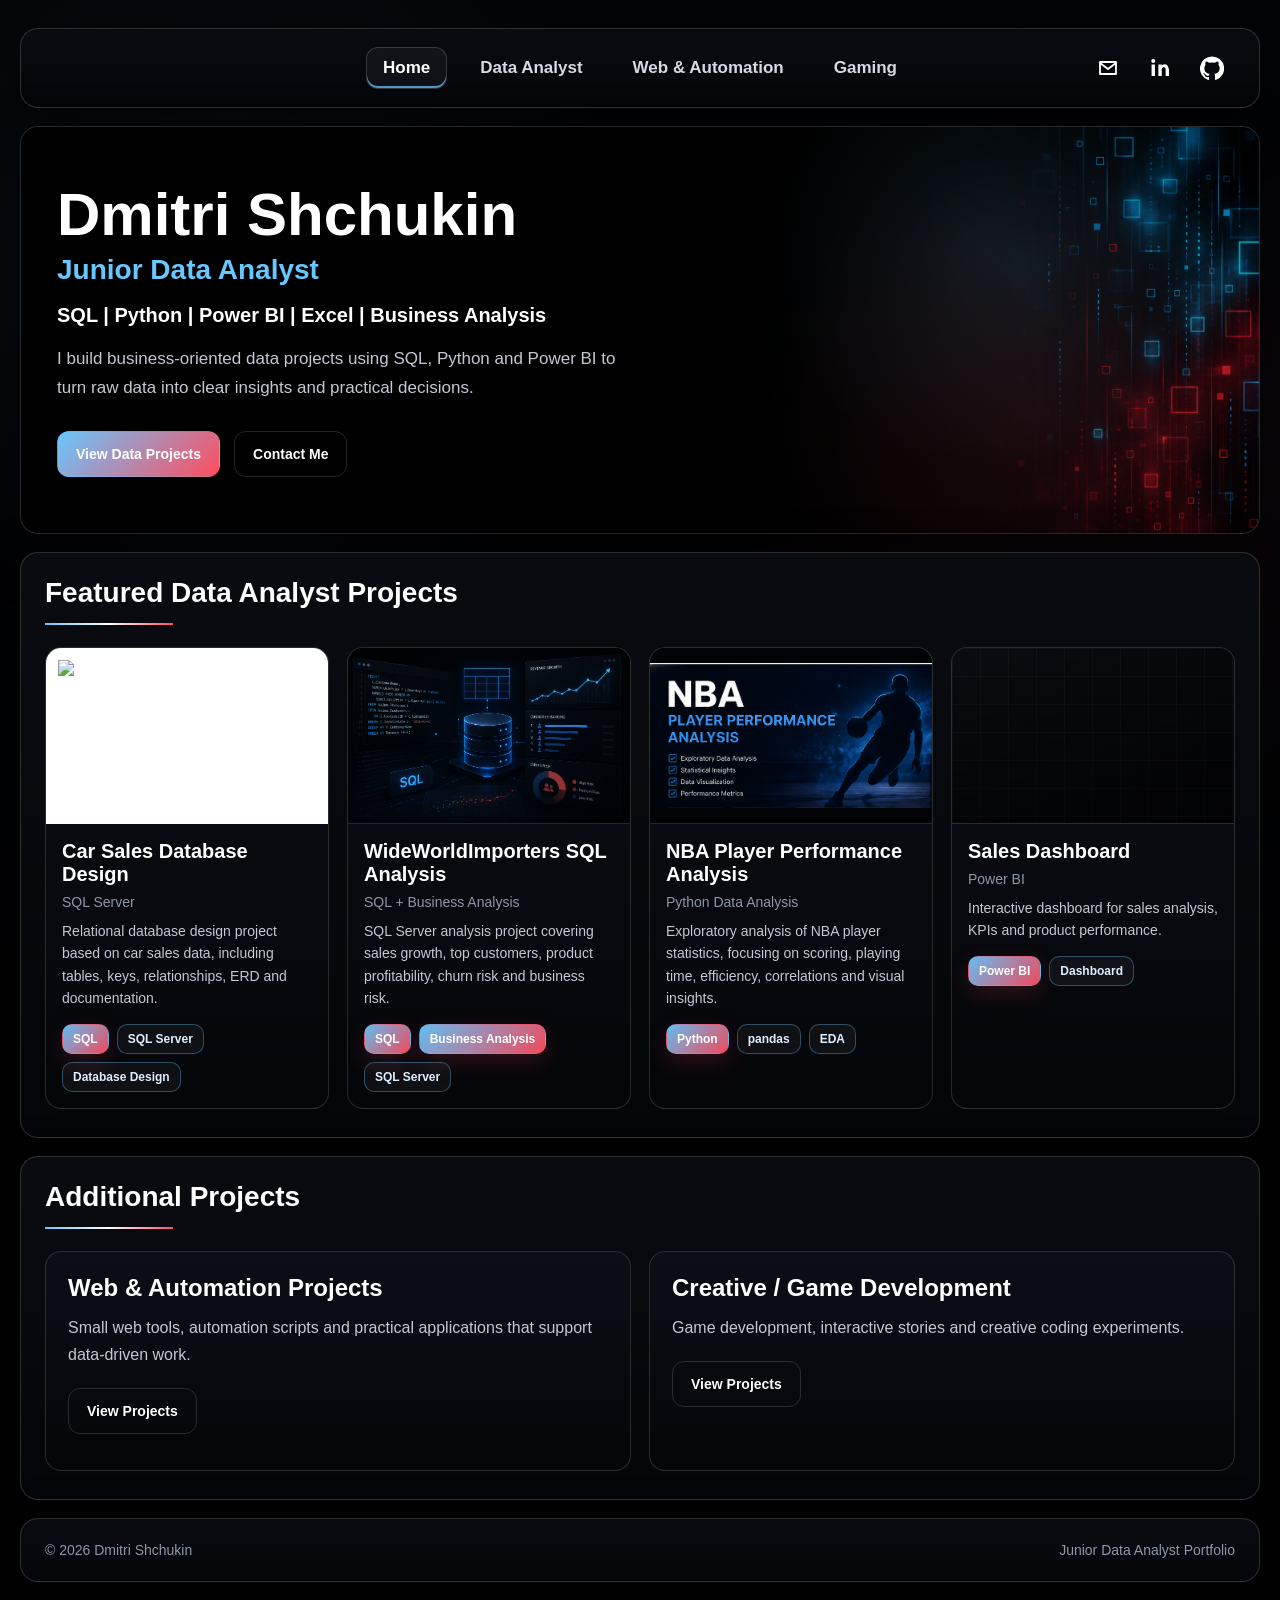
==== commit a08035f1: "Update index.html" ====
--- a/index.html
+++ b/index.html
@@ -4,7 +4,7 @@
   <meta charset="UTF-8" />
   <meta name="viewport" content="width=device-width, initial-scale=1.0" />
   <title>Dmitri Shchukin | Junior Data Analyst Portfolio</title>
-  <link rel="stylesheet" href="css/style.css?v=15" />
+  <link rel="stylesheet" href="css/style.css?v=16" />
 </head>
 <body>
 
@@ -112,11 +112,11 @@
           </a>
 
           <a class="card" href="project-nba-player-performance-analysis.html">
-            <div class="card-thumb" style="background: #020306; overflow: hidden;">
+            <div class="card-thumb" style="background: #020306; overflow: hidden; display: flex; align-items: center; justify-content: center;">
               <img
                 src="images/nba-player-performance-analysis.png"
                 alt="NBA player performance analysis dashboard illustration"
-                style="width: 100%; height: 100%; object-fit: cover;"
+                style="width: 100%; height: 100%; object-fit: contain;"
               />
             </div>
             <div class="card-body">
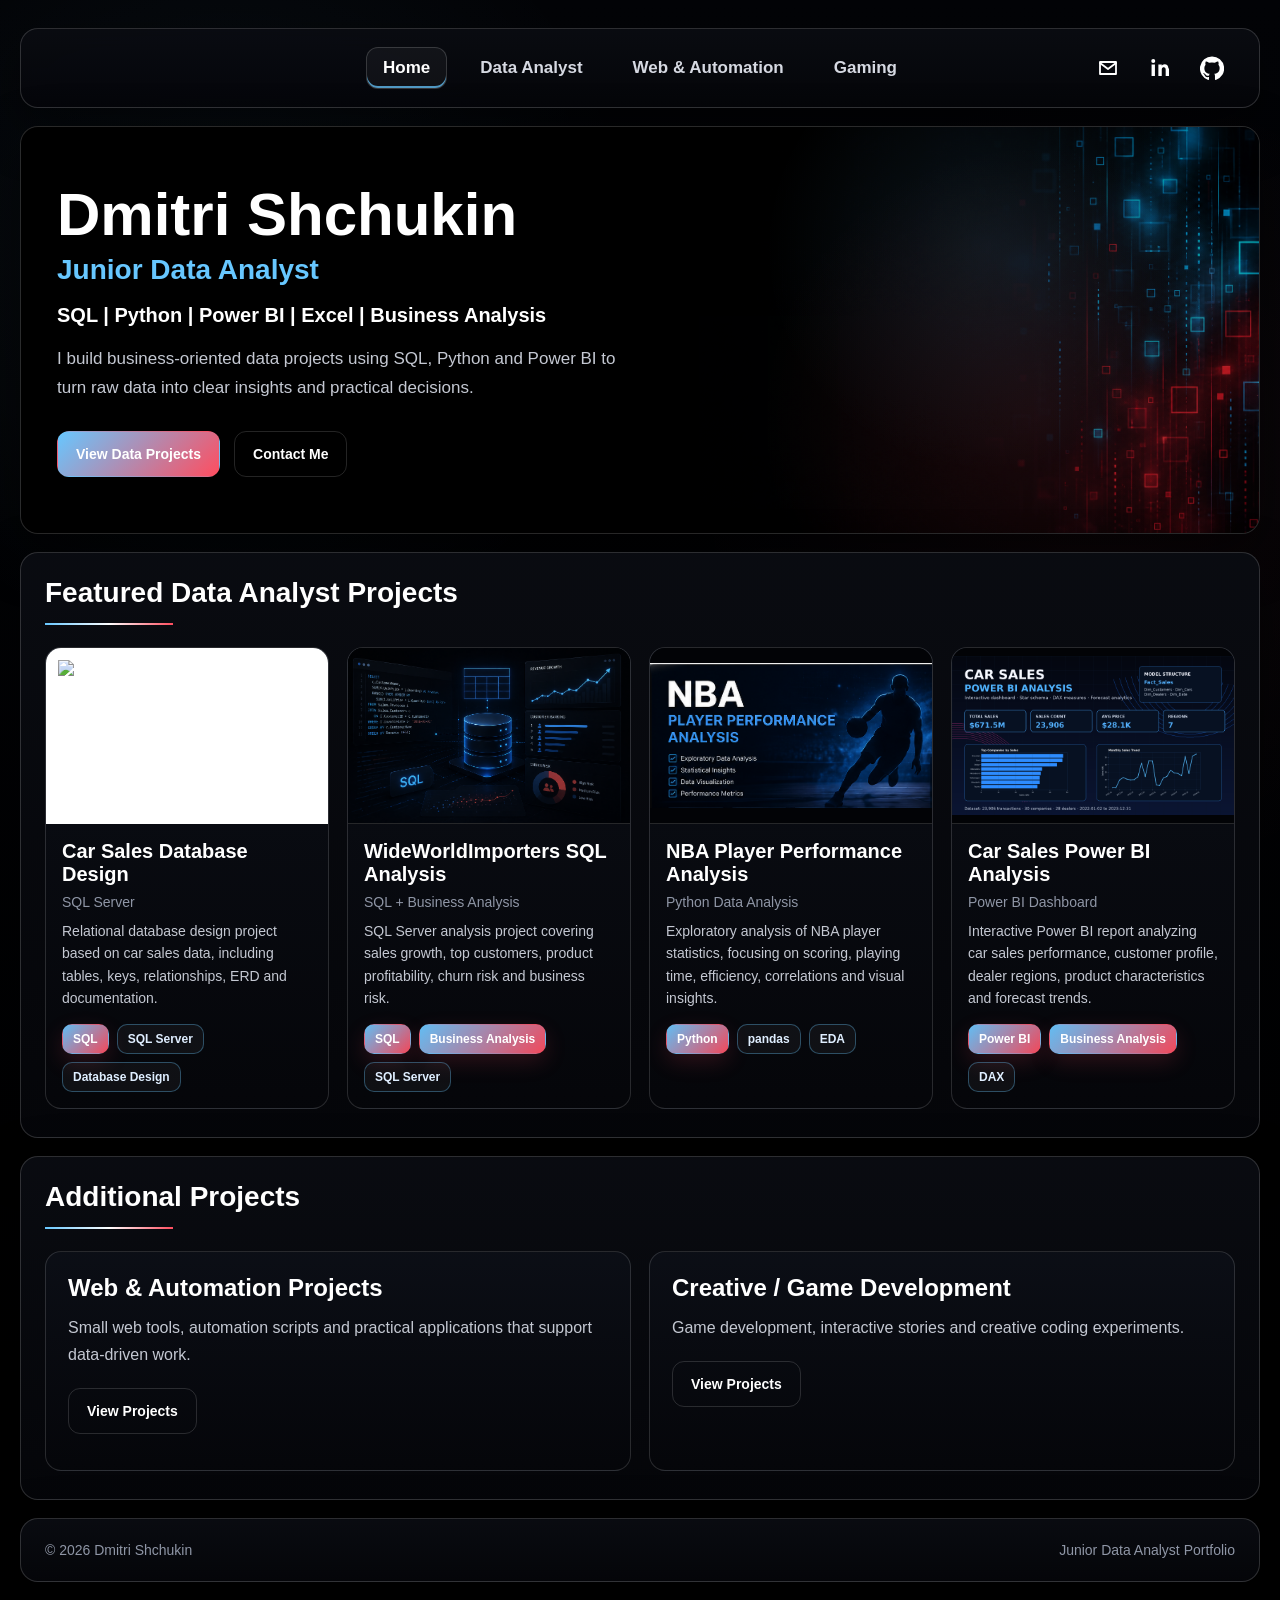
==== commit 97a03415: "Update index.html" ====
--- a/index.html
+++ b/index.html
@@ -4,7 +4,7 @@
   <meta charset="UTF-8" />
   <meta name="viewport" content="width=device-width, initial-scale=1.0" />
   <title>Dmitri Shchukin | Junior Data Analyst Portfolio</title>
-  <link rel="stylesheet" href="css/style.css?v=16" />
+  <link rel="stylesheet" href="css/style.css?v=17" />
 </head>
 <body>
 
@@ -134,17 +134,25 @@
             </div>
           </a>
 
-          <a class="card" href="project-template.html">
-            <div class="card-thumb"></div>
+          <a class="card" href="project-car-sales-power-bi-analysis.html">
+            <div class="card-thumb" style="background: #020306; overflow: hidden; display: flex; align-items: center; justify-content: center;">
+              <img
+                src="images/car-sales-power-bi-analysis-cover.png"
+                alt="Car sales Power BI dashboard cover"
+                style="width: 100%; height: 100%; object-fit: contain;"
+              />
+            </div>
             <div class="card-body">
-              <h3 class="card-title">Sales Dashboard</h3>
-              <p class="card-category">Power BI</p>
+              <h3 class="card-title">Car Sales Power BI Analysis</h3>
+              <p class="card-category">Power BI Dashboard</p>
               <p class="card-text">
-                Interactive dashboard for sales analysis, KPIs and product performance.
+                Interactive Power BI report analyzing car sales performance,
+                customer profile, dealer regions, product characteristics and forecast trends.
               </p>
               <div class="tag-row">
                 <span class="tag tag-primary">Power BI</span>
-                <span class="tag tag-secondary">Dashboard</span>
+                <span class="tag tag-primary">Business Analysis</span>
+                <span class="tag tag-secondary">DAX</span>
               </div>
             </div>
           </a>
